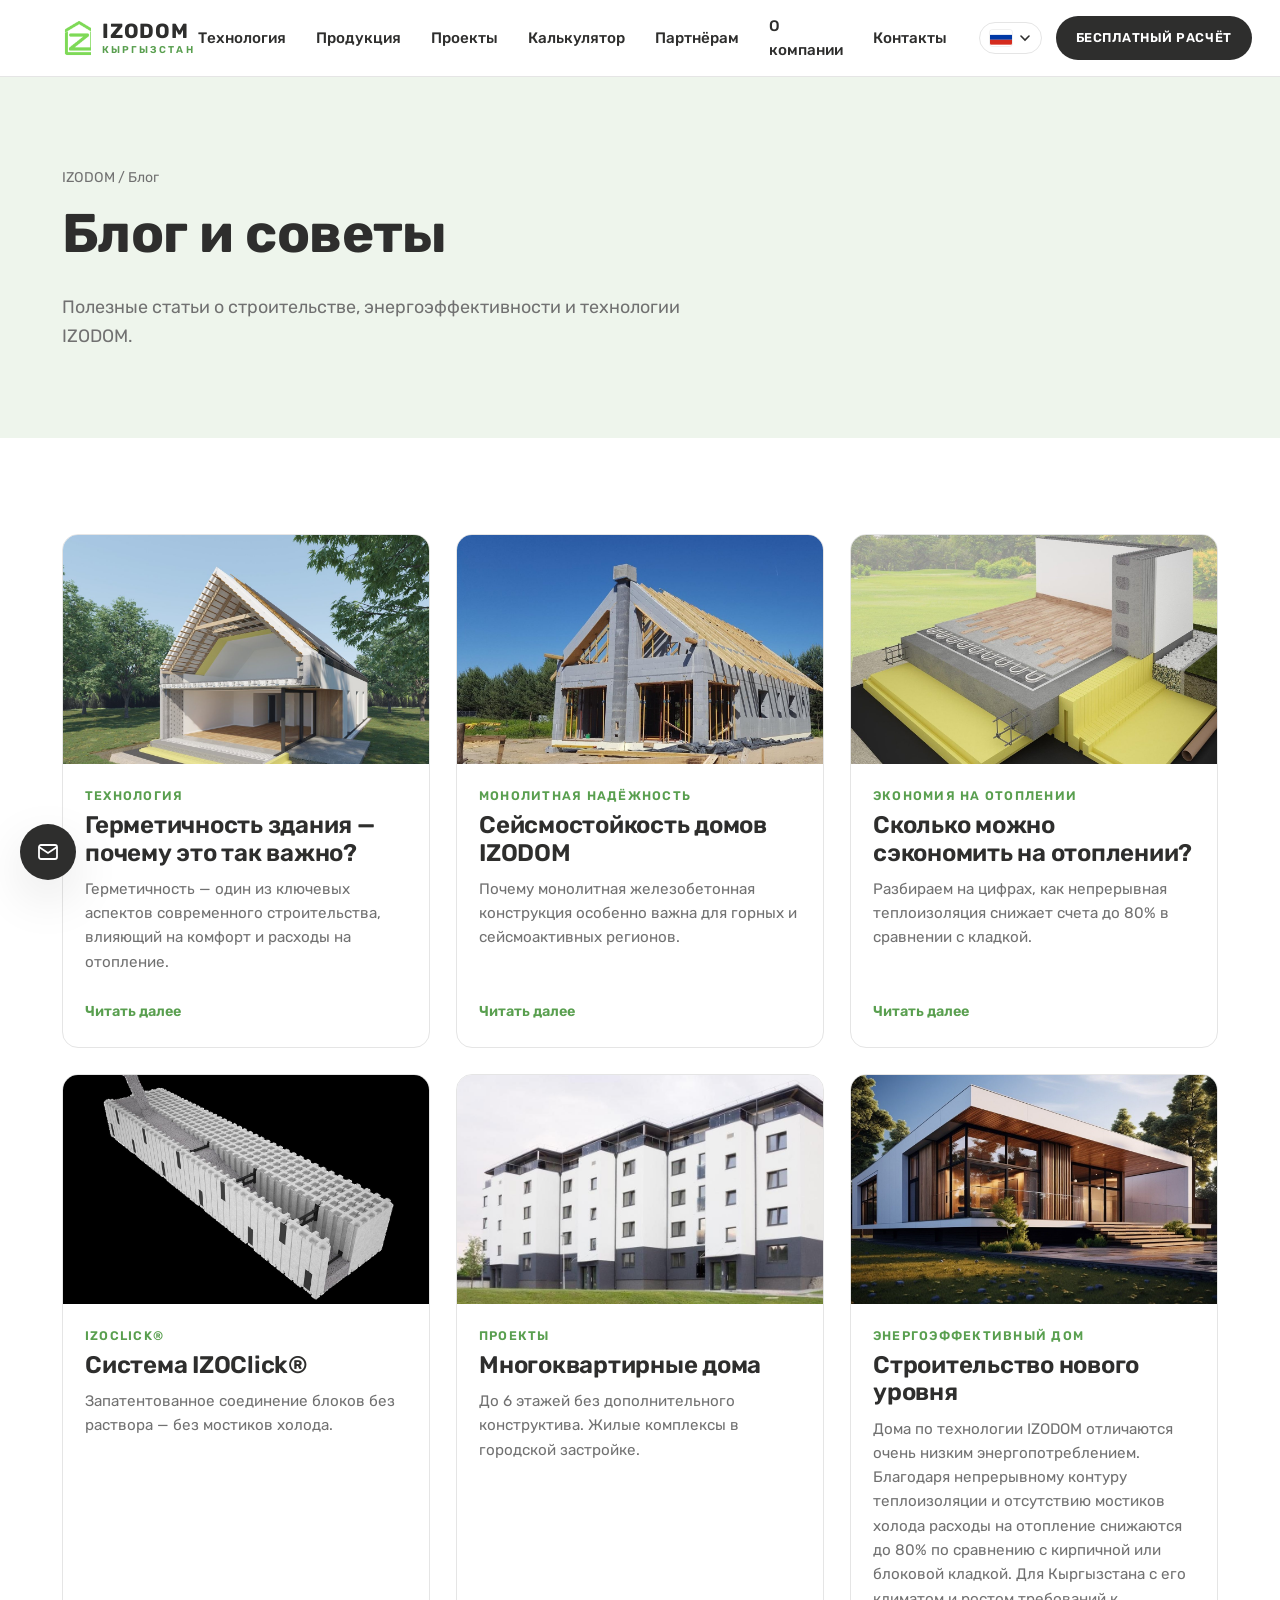
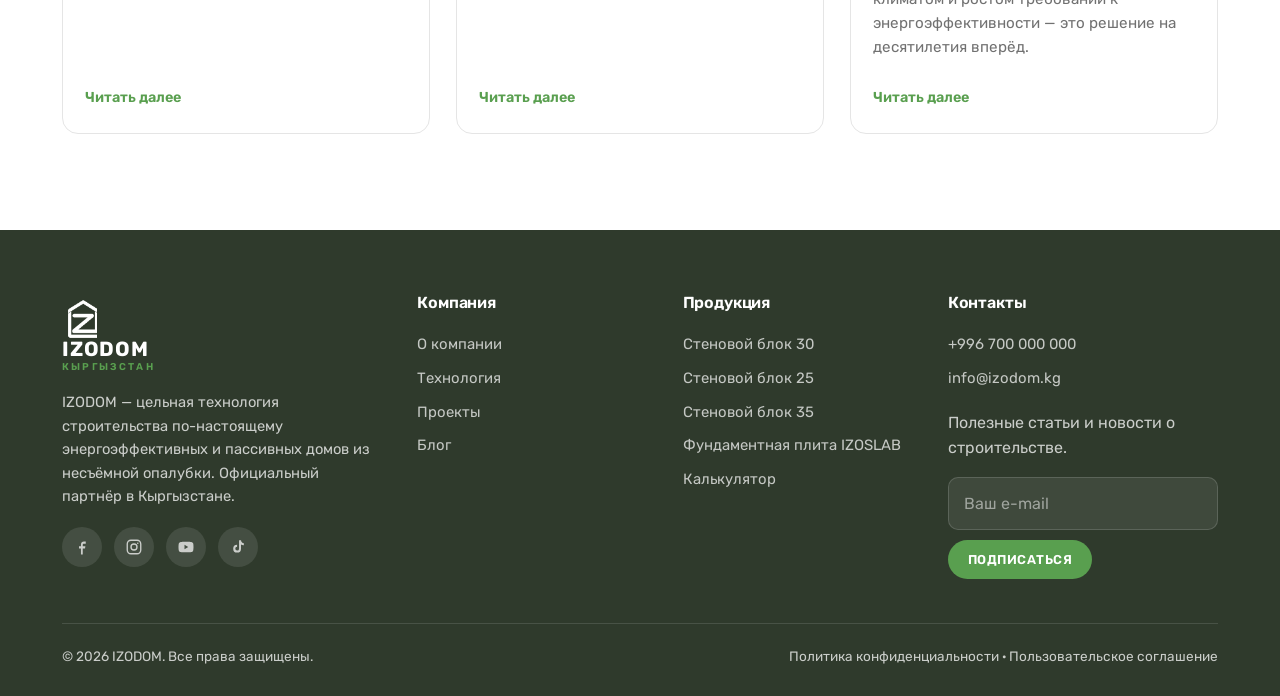
==== blog.html @ 523855a0 "Сайт IZODOM Кыргызстан: многостраничный сайт + одностраничная презентация - RU/KG переключение языко" ====
<!DOCTYPE html>
<html lang="ru">
<head>
  <meta charset="UTF-8">
  <meta name="viewport" content="width=device-width, initial-scale=1.0">
  <title>Блог и советы — IZODOM Кыргызстан</title>
  <meta name="description" content="Полезные статьи о строительстве, энергоэффективности и технологии IZODOM.">
  <link rel="icon" href="assets/img/favicon.png" type="image/png">
  <link rel="preconnect" href="https://fonts.googleapis.com">
  <link rel="preconnect" href="https://fonts.gstatic.com" crossorigin>
  <link href="https://fonts.googleapis.com/css2?family=Rubik:wght@400;500;600;700&display=swap" rel="stylesheet">
  <link rel="stylesheet" href="css/style.css">
</head>
<body>
  <header id="site-header"></header>
  <main>
    <section class="page-hero">
      <div class="container">
        <div class="breadcrumbs"><a href="index.html">IZODOM</a> / <span data-i18n="nav.blog"></span></div>
        <h1 data-i18n="blog.title"></h1>
        <p class="lead" data-i18n="blog.subtitle"></p>
      </div>
    </section>

    <section class="section">
      <div class="container">
        <div class="cards reveal">
          <a class="card" href="#"><div class="card-media" style="background:url('assets/img/wall-cutaway.jpg') center/cover"></div>
            <div class="card-body"><span class="card-tag" data-i18n="nav.tech"></span><h3 data-i18n="home.blog1.t"></h3><p data-i18n="home.blog1.d"></p><span class="card-link" data-i18n="common.readMore"></span></div></a>
          <a class="card" href="#"><div class="card-media" style="background:url('assets/img/construction.jpg') center/cover"></div>
            <div class="card-body"><span class="card-tag" data-i18n="home.ben3.t"></span><h3 data-i18n="home.blog2.t"></h3><p data-i18n="home.blog2.d"></p><span class="card-link" data-i18n="common.readMore"></span></div></a>
          <a class="card" href="#"><div class="card-media" style="background:url('assets/img/foundation.jpg') center/cover"></div>
            <div class="card-body"><span class="card-tag" data-i18n="home.stat4"></span><h3 data-i18n="home.blog3.t"></h3><p data-i18n="home.blog3.d"></p><span class="card-link" data-i18n="common.readMore"></span></div></a>
          <a class="card" href="#"><div class="card-media" style="background:url('assets/img/block-detail.jpg') center/cover"></div>
            <div class="card-body"><span class="card-tag">IZOClick®</span><h3 data-i18n="home.slide4.t"></h3><p data-i18n="home.slide4.d"></p><span class="card-link" data-i18n="common.readMore"></span></div></a>
          <a class="card" href="#"><div class="card-media" style="background:url('assets/img/apartments.jpg') center/cover"></div>
            <div class="card-body"><span class="card-tag" data-i18n="nav.projects"></span><h3 data-i18n="app2.t"></h3><p data-i18n="app2.d"></p><span class="card-link" data-i18n="common.readMore"></span></div></a>
          <a class="card" href="#"><div class="card-media" style="background:url('assets/img/house-modern.jpg') center/cover"></div>
            <div class="card-body"><span class="card-tag" data-i18n="home.intro.eyebrow"></span><h3 data-i18n="home.intro.title"></h3><p data-i18n="home.intro.text"></p><span class="card-link" data-i18n="common.readMore"></span></div></a>
        </div>
      </div>
    </section>
  </main>
  <footer id="site-footer"></footer>
  <script src="js/i18n.js"></script>
  <script src="js/main.js"></script>
</body>
</html>
---- css/style.css ----
/* ==========================================================================
   IZODOM — стили сайта
   Дизайн: акцент #599F4F, текст #2E2E2D, шрифт Rubik
   ========================================================================== */

:root {
  --green: #599F4F;
  --green-dark: #4a8642;
  --green-light: #eef5ec;
  --ink: #2e2e2d;
  --gray: #717171;
  --line: #e5e5e5;
  --bg-soft: #f5f6f4;
  --dark: #2f3a2c;
  --white: #ffffff;
  --radius: 16px;
  --shadow: 0 18px 50px rgba(0, 0, 0, 0.10);
  --shadow-sm: 0 6px 20px rgba(0, 0, 0, 0.07);
  --maxw: 1200px;
  --header-h: 76px;
}

* { box-sizing: border-box; }

html { scroll-behavior: smooth; }

body {
  margin: 0;
  font-family: "Rubik", -apple-system, "Segoe UI", Roboto, Arial, sans-serif;
  color: var(--ink);
  background: var(--white);
  line-height: 1.6;
  -webkit-font-smoothing: antialiased;
}

img { max-width: 100%; display: block; }
a { color: inherit; text-decoration: none; }

h1, h2, h3, h4 { line-height: 1.15; margin: 0 0 .5em; font-weight: 600; letter-spacing: -0.01em; }
h1 { font-size: clamp(2rem, 5vw, 3.4rem); font-weight: 700; }
h2 { font-size: clamp(1.6rem, 3.5vw, 2.5rem); }
h3 { font-size: clamp(1.15rem, 2vw, 1.5rem); }
p { margin: 0 0 1rem; }

.container { max-width: var(--maxw); margin: 0 auto; padding: 0 22px; }
.section { padding: clamp(48px, 8vw, 96px) 0; }
.section--soft { background: var(--bg-soft); }
.eyebrow {
  display: inline-block; color: var(--green); font-weight: 600;
  text-transform: uppercase; letter-spacing: .12em; font-size: .8rem; margin-bottom: .8rem;
}
.lead { font-size: 1.12rem; color: var(--gray); max-width: 60ch; }
.text-center { text-align: center; }
.mx-auto { margin-left: auto; margin-right: auto; }

/* ---------- Buttons ---------- */
.btn {
  display: inline-flex; align-items: center; gap: .5rem; cursor: pointer;
  font-family: inherit; font-weight: 600; font-size: .92rem; letter-spacing: .04em;
  text-transform: uppercase; padding: 14px 26px; border-radius: 999px;
  border: 2px solid transparent; transition: .2s ease; white-space: nowrap;
}
.btn--primary { background: var(--green); color: #fff; }
.btn--primary:hover { background: var(--green-dark); transform: translateY(-2px); }
.btn--dark { background: var(--ink); color: #fff; }
.btn--dark:hover { background: #000; transform: translateY(-2px); }
.btn--ghost { background: transparent; color: var(--ink); border-color: var(--ink); }
.btn--ghost:hover { background: var(--ink); color: #fff; }
.btn--ghost-light { background: transparent; color: #fff; border-color: rgba(255,255,255,.6); }
.btn--ghost-light:hover { background: #fff; color: var(--ink); }
.btn--lg { padding: 16px 32px; font-size: 1rem; }
.btn--sm { padding: 10px 18px; font-size: .8rem; }

/* ---------- Header ---------- */
.site-header {
  position: sticky; top: 0; z-index: 100; background: rgba(255,255,255,.96);
  backdrop-filter: blur(8px); border-bottom: 1px solid var(--line);
}
.header-inner {
  height: var(--header-h); display: flex; align-items: center; justify-content: space-between; gap: 20px;
}
.logo { display: flex; align-items: center; gap: 11px; }
.logo-mark { width: 40px; height: 40px; object-fit: contain; }
.logo-text { display: flex; flex-direction: column; line-height: 1; }
.logo-text b { font-weight: 700; font-size: 1.28rem; letter-spacing: .04em; color: var(--ink); }
.logo-text i { font-style: normal; font-size: .62rem; letter-spacing: .22em; text-transform: uppercase; color: var(--green); margin-top: 3px; font-weight: 600; }
.logo--light .logo-text b { color: #fff; }
.logo--light .logo-text i { color: var(--green); }

.main-nav { display: flex; align-items: center; gap: 6px; }
.main-nav a {
  padding: 8px 12px; font-size: .95rem; font-weight: 500; border-radius: 8px; color: var(--ink);
  transition: .15s;
}
.main-nav a:hover { color: var(--green); }
.main-nav a.active { color: var(--green); }

.header-actions { display: flex; align-items: center; gap: 14px; }

/* language switcher */
.lang-switch { position: relative; }
.lang-current {
  display: flex; align-items: center; gap: 7px; cursor: pointer; padding: 7px 10px;
  border: 1px solid var(--line); border-radius: 999px; background: #fff; font-weight: 600; font-size: .85rem;
}
.lang-current .flag { width: 22px; height: 16px; border-radius: 3px; overflow: hidden; box-shadow: 0 0 0 1px rgba(0,0,0,.06); }
.lang-caret { transition: .2s; }
.lang-switch.open .lang-caret { transform: rotate(180deg); }
.lang-menu {
  position: absolute; top: calc(100% + 8px); right: 0; background: #fff; border: 1px solid var(--line);
  border-radius: 12px; box-shadow: var(--shadow-sm); min-width: 170px; padding: 6px; display: none; overflow: hidden;
}
.lang-switch.open .lang-menu { display: block; }
.lang-menu button {
  width: 100%; display: flex; align-items: center; gap: 9px; background: none; border: 0; cursor: pointer;
  font: inherit; font-size: .9rem; padding: 9px 10px; border-radius: 8px; color: var(--ink); text-align: left;
}
.lang-menu button:hover { background: var(--green-light); }
.lang-menu button.active { color: var(--green); font-weight: 600; }
.lang-menu .flag { width: 22px; height: 16px; border-radius: 3px; }

.nav-toggle { display: none; background: none; border: 0; cursor: pointer; width: 40px; height: 40px; padding: 8px; }
.nav-toggle span { display: block; height: 2px; background: var(--ink); margin: 5px 0; transition: .25s; }
.nav-toggle.open span:nth-child(1) { transform: translateY(7px) rotate(45deg); }
.nav-toggle.open span:nth-child(2) { opacity: 0; }
.nav-toggle.open span:nth-child(3) { transform: translateY(-7px) rotate(-45deg); }

/* ---------- Hero ---------- */
.hero { position: relative; background: var(--bg-soft); overflow: hidden; }
.hero-grid { display: grid; grid-template-columns: 1.05fr .95fr; gap: 40px; align-items: center; padding: clamp(40px,6vw,80px) 0; }
.hero-copy h1 { margin-bottom: .4em; }
.hero-copy .lead { margin-bottom: 1.6rem; }
.hero-cta { display: flex; flex-wrap: wrap; gap: 14px; }
.hero-visual { position: relative; min-height: 420px; border-radius: var(--radius); overflow: hidden; box-shadow: var(--shadow); }
.hero-slide {
  position: absolute; inset: 0; opacity: 0; transition: opacity .8s ease; display: flex;
  align-items: flex-end; padding: 26px; color: #fff;
}
.hero-slide.active { opacity: 1; }
.hero-slide-card {
  background: rgba(255,255,255,.94); color: var(--ink); border-radius: 14px; padding: 20px 22px;
  max-width: 320px; box-shadow: var(--shadow-sm);
}
.hero-slide-num { font-weight: 300; color: #bcbcbc; letter-spacing: .3em; font-size: 1.1rem; margin-bottom: .4rem; }
.hero-slide-num b { color: var(--ink); font-weight: 700; }
.hero-slide-card h3 { margin-bottom: .3em; }
.hero-slide-card p { margin: 0; font-size: .95rem; color: var(--gray); }
.hero-dots { position: absolute; bottom: 18px; left: 26px; display: flex; gap: 8px; z-index: 3; }
.hero-dots button { width: 10px; height: 10px; border-radius: 50%; border: 0; background: rgba(255,255,255,.55); cursor: pointer; padding: 0; }
.hero-dots button.active { background: #fff; }

/* ---------- Split blocks ---------- */
.split { display: grid; grid-template-columns: 1fr 1fr; gap: clamp(30px,5vw,64px); align-items: center; }
.split--reverse .split-media { order: 2; }
.split-media { border-radius: var(--radius); overflow: hidden; box-shadow: var(--shadow); min-height: 340px; }

/* ---------- Benefits ---------- */
.benefits { display: grid; grid-template-columns: repeat(4, 1fr); gap: 22px; }
.benefit {
  background: #fff; border: 1px solid var(--line); border-radius: var(--radius); padding: 30px 24px;
  transition: .2s;
}
.benefit:hover { transform: translateY(-6px); box-shadow: var(--shadow); border-color: transparent; }
.benefit-icon { width: 54px; height: 54px; margin-bottom: 18px; color: var(--green); }
.benefit h3 { font-size: 1.15rem; }
.benefit p { color: var(--gray); font-size: .95rem; margin: 0; }

/* ---------- Stats ---------- */
.stats { display: grid; grid-template-columns: repeat(4,1fr); gap: 22px; text-align: center; }
.stat b { display: block; font-size: clamp(2rem,4vw,2.8rem); font-weight: 700; color: var(--green); }
.stat span { color: var(--gray); font-size: .95rem; }

/* ---------- Cards / catalog ---------- */
.cards { display: grid; grid-template-columns: repeat(3,1fr); gap: 26px; }
.card {
  background: #fff; border: 1px solid var(--line); border-radius: var(--radius); overflow: hidden;
  display: flex; flex-direction: column; transition: .2s;
}
.card:hover { transform: translateY(-6px); box-shadow: var(--shadow); }
.card-media { aspect-ratio: 16/10; }
.card-body { padding: 22px 22px 24px; display: flex; flex-direction: column; flex: 1; }
.card-body h3 { margin-bottom: .4em; }
.card-body p { color: var(--gray); font-size: .95rem; flex: 1; }
.card-link { color: var(--green); font-weight: 600; font-size: .9rem; margin-top: 10px; display: inline-flex; gap: 6px; }
.card-tag { font-size: .78rem; text-transform: uppercase; letter-spacing: .1em; color: var(--green); font-weight: 600; margin-bottom: 6px; }

/* projects grid */
.projects { display: grid; grid-template-columns: repeat(3,1fr); gap: 26px; }
.project { border-radius: var(--radius); overflow: hidden; position: relative; box-shadow: var(--shadow-sm); background:#fff; }
.project-media { aspect-ratio: 4/3; }
.project-info { padding: 18px 20px 20px; }
.project-info h3 { font-size: 1.2rem; margin-bottom: .3em; }
.project-specs { display: flex; gap: 18px; color: var(--gray); font-size: .9rem; flex-wrap: wrap; margin-top: 6px; }
.project-specs span b { color: var(--ink); }

/* ---------- Testimonials ---------- */
.testimonials { position: relative; }
.testi-track { display: flex; gap: 24px; overflow: hidden; }
.testi {
  min-width: calc(33.333% - 16px); background: #fff; border: 1px solid var(--line); border-radius: var(--radius);
  padding: 28px; display: flex; flex-direction: column;
}
.testi p { font-style: italic; color: var(--ink); }
.testi-author { margin-top: auto; padding-top: 14px; }
.testi-author b { display: block; }
.testi-author span { color: var(--gray); font-size: .88rem; }
.testi-stars { color: #f5a623; margin-bottom: 12px; letter-spacing: 2px; }
.slider-nav { display: flex; gap: 10px; justify-content: center; margin-top: 28px; }
.slider-nav button {
  width: 46px; height: 46px; border-radius: 50%; border: 1px solid var(--line); background: #fff; cursor: pointer;
  font-size: 1.2rem; color: var(--ink); transition: .15s; display: grid; place-items: center;
}
.slider-nav button:hover { background: var(--green); color: #fff; border-color: var(--green); }

/* ---------- CTA band ---------- */
.cta-band { background: var(--dark); color: #fff; border-radius: var(--radius); padding: clamp(36px,5vw,60px); text-align:center; }
.cta-band h2 { color: #fff; }
.cta-band p { color: rgba(255,255,255,.8); max-width: 60ch; margin: 0 auto 1.6rem; }

/* ---------- Calculator ---------- */
.calc { display: grid; grid-template-columns: 1.1fr .9fr; gap: 40px; align-items: start; }
.calc-form { background:#fff; border:1px solid var(--line); border-radius: var(--radius); padding: 30px; box-shadow: var(--shadow-sm); }
.field { margin-bottom: 22px; }
.field label { display: block; font-weight: 600; margin-bottom: 8px; font-size: .95rem; }
.field .range-val { color: var(--green); font-weight: 700; }
input[type="range"] { width: 100%; accent-color: var(--green); }
.seg { display: flex; gap: 10px; flex-wrap: wrap; }
.seg button {
  flex: 1; min-width: 90px; padding: 12px; border: 1px solid var(--line); background:#fff; border-radius: 10px;
  cursor: pointer; font: inherit; font-size: .9rem; transition: .15s;
}
.seg button.active { border-color: var(--green); background: var(--green-light); color: var(--green-dark); font-weight: 600; }
.calc-result { background: var(--dark); color:#fff; border-radius: var(--radius); padding: 32px; position: sticky; top: 96px; }
.calc-result h3 { color:#fff; }
.calc-row { display:flex; justify-content: space-between; padding: 12px 0; border-bottom: 1px solid rgba(255,255,255,.12); }
.calc-row:last-of-type { border-bottom: 0; }
.calc-row span { color: rgba(255,255,255,.75); }
.calc-total { font-size: 2rem; font-weight: 700; color: var(--green); }
.calc-note { font-size: .82rem; color: rgba(255,255,255,.6); margin-top: 14px; }

/* ---------- Forms ---------- */
.form-grid { display: grid; grid-template-columns: 1fr 1fr; gap: 18px; }
input, textarea, select {
  width: 100%; padding: 13px 15px; border: 1px solid var(--line); border-radius: 10px; font: inherit;
  background:#fff; color: var(--ink);
}
input:focus, textarea:focus, select:focus { outline: 2px solid var(--green); border-color: transparent; }
textarea { min-height: 130px; resize: vertical; }
.form-note { font-size: .8rem; color: var(--gray); }
.form-msg { padding: 14px 16px; border-radius: 10px; background: var(--green-light); color: var(--green-dark); font-weight: 500; margin-top: 8px; display: none; }
.form-msg.show { display: block; }

/* ---------- Page hero ---------- */
.page-hero { background: var(--green-light); padding: clamp(48px,7vw,96px) 0 clamp(40px,6vw,72px); }
.page-hero .eyebrow { color: var(--green-dark); }
.breadcrumbs { color: var(--gray); font-size: .88rem; margin-bottom: 14px; }
.breadcrumbs a:hover { color: var(--green); }

/* ---------- Contact info ---------- */
.contact-grid { display: grid; grid-template-columns: 1fr 1fr; gap: 40px; }
.contact-item { display:flex; gap: 14px; margin-bottom: 22px; }
.contact-item svg { width: 26px; height: 26px; color: var(--green); flex-shrink: 0; margin-top: 2px; }
.contact-item b { display:block; }
.contact-item span, .contact-item a { color: var(--gray); }

/* ---------- Footer ---------- */
.site-footer { background: var(--dark); color: rgba(255,255,255,.75); padding: 64px 0 28px; }
.footer-grid { display: grid; grid-template-columns: 1.4fr 1fr 1fr 1.2fr; gap: 40px; }
.footer-col h4 { color: #fff; font-size: 1rem; margin-bottom: 16px; }
.footer-col a { display: block; padding: 5px 0; color: rgba(255,255,255,.72); font-size: .93rem; }
.footer-col a:hover { color: #fff; }
.footer-brand .logo span { color:#fff; }
.footer-brand p { font-size: .92rem; margin-top: 14px; }
.footer-social { display: flex; gap: 12px; margin-top: 18px; }
.footer-social a { width: 40px; height: 40px; border-radius: 50%; background: rgba(255,255,255,.1); display: grid; place-items: center; }
.footer-social a:hover { background: var(--green); }
.footer-social svg { width: 18px; height: 18px; }
.footer-newsletter input { background: rgba(255,255,255,.08); border-color: rgba(255,255,255,.15); color:#fff; margin-bottom: 10px; }
.footer-newsletter input::placeholder { color: rgba(255,255,255,.5); }
.footer-bottom {
  margin-top: 44px; padding-top: 22px; border-top: 1px solid rgba(255,255,255,.12);
  display: flex; justify-content: space-between; gap: 16px; flex-wrap: wrap; font-size: .85rem;
}
.footer-bottom a:hover { color:#fff; }

/* floating contact button */
.float-contact {
  position: fixed; left: 20px; bottom: 20px; z-index: 90; width: 56px; height: 56px; border-radius: 50%;
  background: var(--ink); color:#fff; display: grid; place-items:center; box-shadow: var(--shadow);
  transition: .2s;
}
.float-contact:hover { background: var(--green); transform: scale(1.06); }
.float-contact svg { width: 24px; height: 24px; }

/* reveal on scroll */
.reveal { opacity: 0; transform: translateY(24px); transition: .7s ease; }
.reveal.in { opacity: 1; transform: none; }

/* ---------- Video ---------- */
.video-wrap { position: relative; border-radius: var(--radius); overflow: hidden; box-shadow: var(--shadow); background:#000; }
.video-wrap video { width: 100%; display: block; aspect-ratio: 16/9; object-fit: cover; }
.video-poster {
  position: absolute; inset: 0; background-size: cover; background-position: center; cursor: pointer;
  display: grid; place-items: center; transition: .3s;
}
.video-poster::after { content:""; position:absolute; inset:0; background: rgba(0,0,0,.28); }
.video-play {
  position: relative; z-index: 2; width: 84px; height: 84px; border-radius: 50%; background: var(--green);
  display: grid; place-items: center; box-shadow: 0 10px 30px rgba(0,0,0,.35); transition: .2s;
}
.video-poster:hover .video-play { transform: scale(1.08); }
.video-play svg { width: 32px; height: 32px; margin-left: 4px; color:#fff; }

/* ---------- Product cards with specs ---------- */
.prod-media { aspect-ratio: 4/3; background: var(--bg-soft); display:grid; place-items:center; padding: 18px; }
.prod-media img { max-height: 200px; width: auto; object-fit: contain; }
.spec-list { list-style: none; padding: 0; margin: 12px 0 0; }
.spec-list li { display:flex; justify-content: space-between; padding: 7px 0; border-bottom: 1px dashed var(--line); font-size: .9rem; }
.spec-list li:last-child { border-bottom: 0; }
.spec-list li span { color: var(--gray); }
.spec-list li b { color: var(--ink); }
.badge { display:inline-block; background: var(--green-light); color: var(--green-dark); font-weight: 600; font-size: .78rem; padding: 4px 10px; border-radius: 999px; }

/* ---------- Applications ---------- */
.apps { display: grid; grid-template-columns: repeat(3,1fr); gap: 20px; }
.app { display:flex; gap: 14px; align-items:flex-start; background:#fff; border:1px solid var(--line); border-radius: 14px; padding: 22px; }
.app svg { width: 30px; height: 30px; color: var(--green); flex-shrink:0; }
.app h3 { font-size: 1.05rem; margin-bottom: .3em; }
.app p { color: var(--gray); font-size: .9rem; margin: 0; }

/* ---------- Steps (partnership) ---------- */
.steps { display: grid; grid-template-columns: repeat(5,1fr); gap: 18px; }
.step { text-align:center; position: relative; }
.step-num { width: 52px; height: 52px; border-radius: 50%; background: var(--green); color:#fff; font-weight:700; font-size:1.2rem; display:grid; place-items:center; margin: 0 auto 14px; }
.step h3 { font-size: 1rem; }
.step p { color: var(--gray); font-size: .86rem; margin: 0; }

/* ---------- Responsive ---------- */
@media (max-width: 960px) {
  .hero-grid, .split, .calc, .contact-grid { grid-template-columns: 1fr; }
  .split--reverse .split-media { order: 0; }
  .benefits { grid-template-columns: repeat(2,1fr); }
  .cards, .projects { grid-template-columns: repeat(2,1fr); }
  .stats { grid-template-columns: repeat(2,1fr); }
  .footer-grid { grid-template-columns: 1fr 1fr; }
  .testi { min-width: calc(50% - 12px); }
  .form-grid { grid-template-columns: 1fr; }
  .apps { grid-template-columns: repeat(2,1fr); }
  .steps { grid-template-columns: repeat(3,1fr); }
}
@media (max-width: 1024px) {
  .main-nav {
    position: fixed; inset: var(--header-h) 0 auto 0; background: #fff; flex-direction: column;
    align-items: stretch; padding: 12px; border-bottom: 1px solid var(--line); box-shadow: var(--shadow);
    transform: translateY(-120%); transition: .3s; gap: 2px; max-height: calc(100vh - var(--header-h)); overflow:auto;
  }
  .main-nav.open { transform: none; }
  .main-nav a { padding: 12px 14px; border-radius: 8px; }
  .main-nav a:hover { background: var(--green-light); }
  .nav-toggle { display: block; }
  .header-cta-desktop { display: none; }
}
@media (max-width: 640px) {
  .benefits, .cards, .projects, .stats, .footer-grid, .apps, .steps { grid-template-columns: 1fr; }
  .testi { min-width: 100%; }
  .hero-visual { min-height: 320px; }
  .hero-slide-card { max-width: 100%; }
}
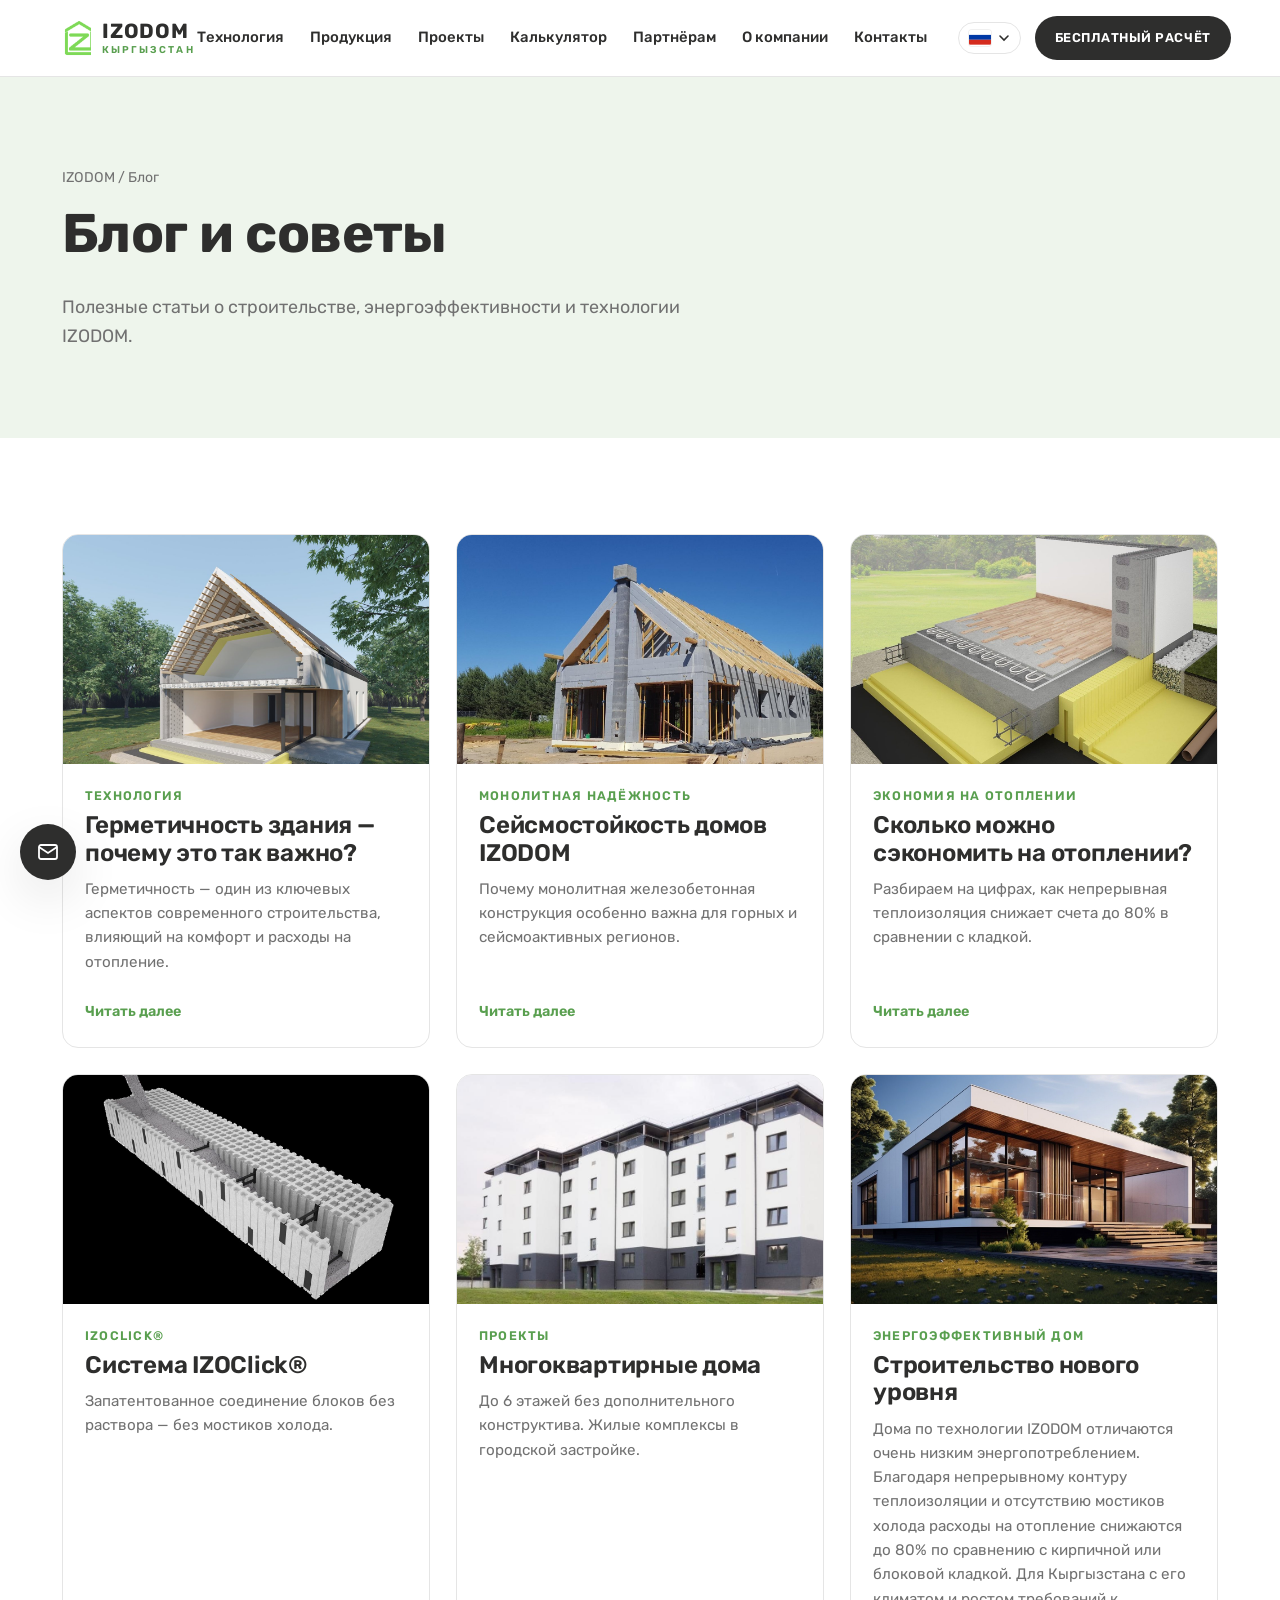
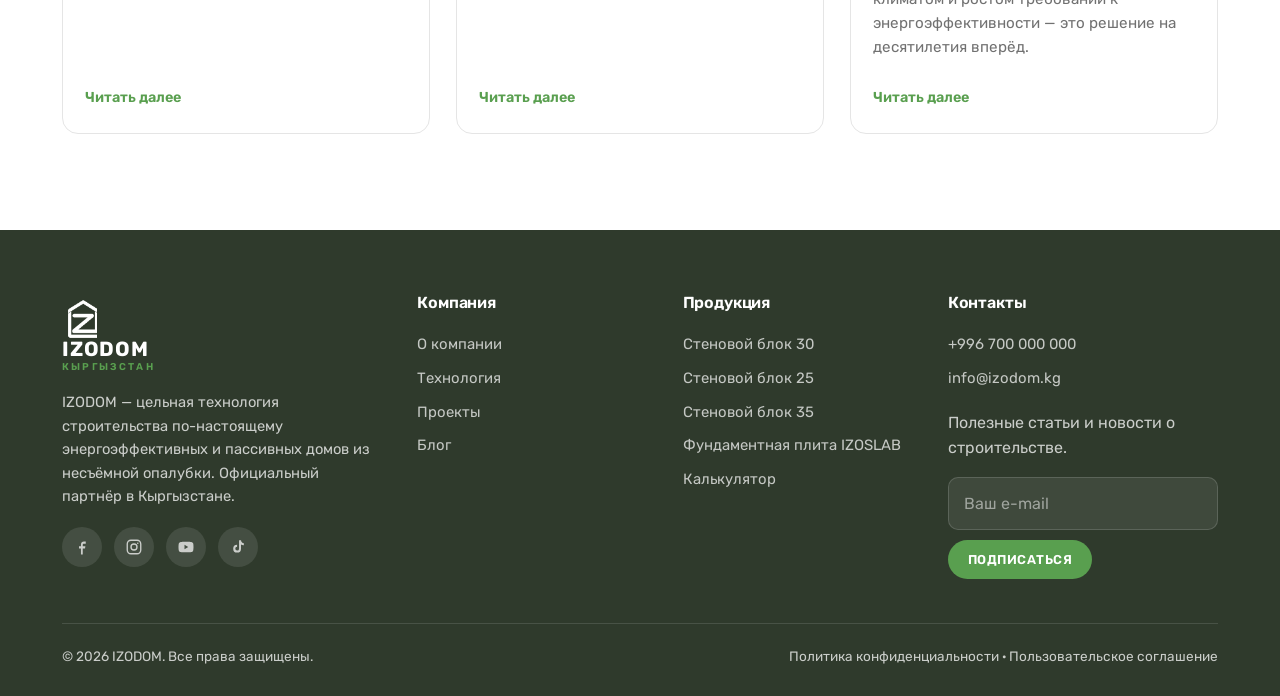
==== commit 45362e24: "Чистые URL без .html: cleanUrls в vercel.json + внутренние ссылки на /path Co-Authored-By: Claude Op" ====
--- a/blog.html
+++ b/blog.html
@@ -16,7 +16,7 @@
   <main>
     <section class="page-hero">
       <div class="container">
-        <div class="breadcrumbs"><a href="index.html">IZODOM</a> / <span data-i18n="nav.blog"></span></div>
+        <div class="breadcrumbs"><a href="/">IZODOM</a> / <span data-i18n="nav.blog"></span></div>
         <h1 data-i18n="blog.title"></h1>
         <p class="lead" data-i18n="blog.subtitle"></p>
       </div>
--- a/css/style.css
+++ b/css/style.css
@@ -87,10 +87,10 @@
 .logo--light .logo-text b { color: #fff; }
 .logo--light .logo-text i { color: var(--green); }
 
-.main-nav { display: flex; align-items: center; gap: 6px; }
+.main-nav { display: flex; align-items: center; gap: 4px; flex: 1 1 auto; justify-content: center; }
 .main-nav a {
-  padding: 8px 12px; font-size: .95rem; font-weight: 500; border-radius: 8px; color: var(--ink);
-  transition: .15s;
+  padding: 8px 11px; font-size: .93rem; font-weight: 500; border-radius: 8px; color: var(--ink);
+  transition: .15s; white-space: nowrap;
 }
 .main-nav a:hover { color: var(--green); }
 .main-nav a.active { color: var(--green); }
@@ -351,7 +351,7 @@
 @media (max-width: 1024px) {
   .main-nav {
     position: fixed; inset: var(--header-h) 0 auto 0; background: #fff; flex-direction: column;
-    align-items: stretch; padding: 12px; border-bottom: 1px solid var(--line); box-shadow: var(--shadow);
+    align-items: stretch; justify-content: flex-start; flex: none; padding: 12px; border-bottom: 1px solid var(--line); box-shadow: var(--shadow);
     transform: translateY(-120%); transition: .3s; gap: 2px; max-height: calc(100vh - var(--header-h)); overflow:auto;
   }
   .main-nav.open { transform: none; }
